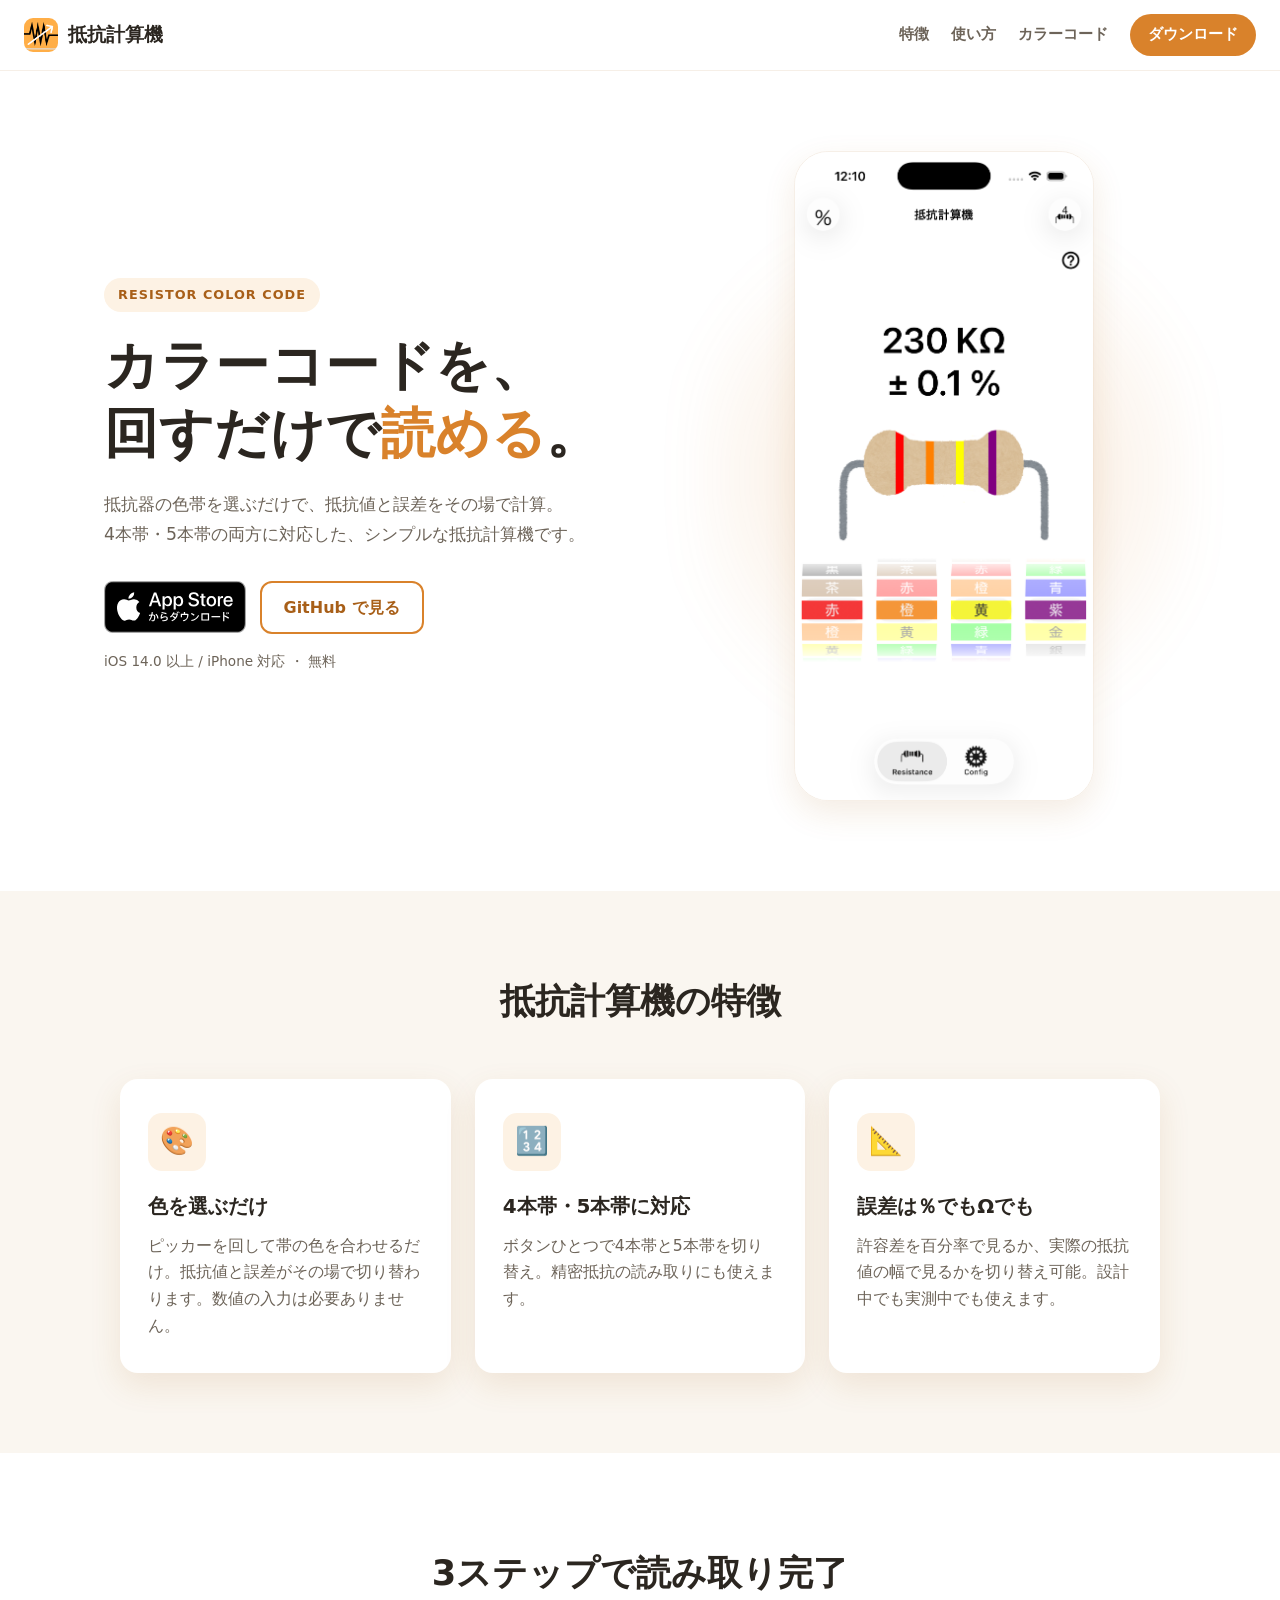
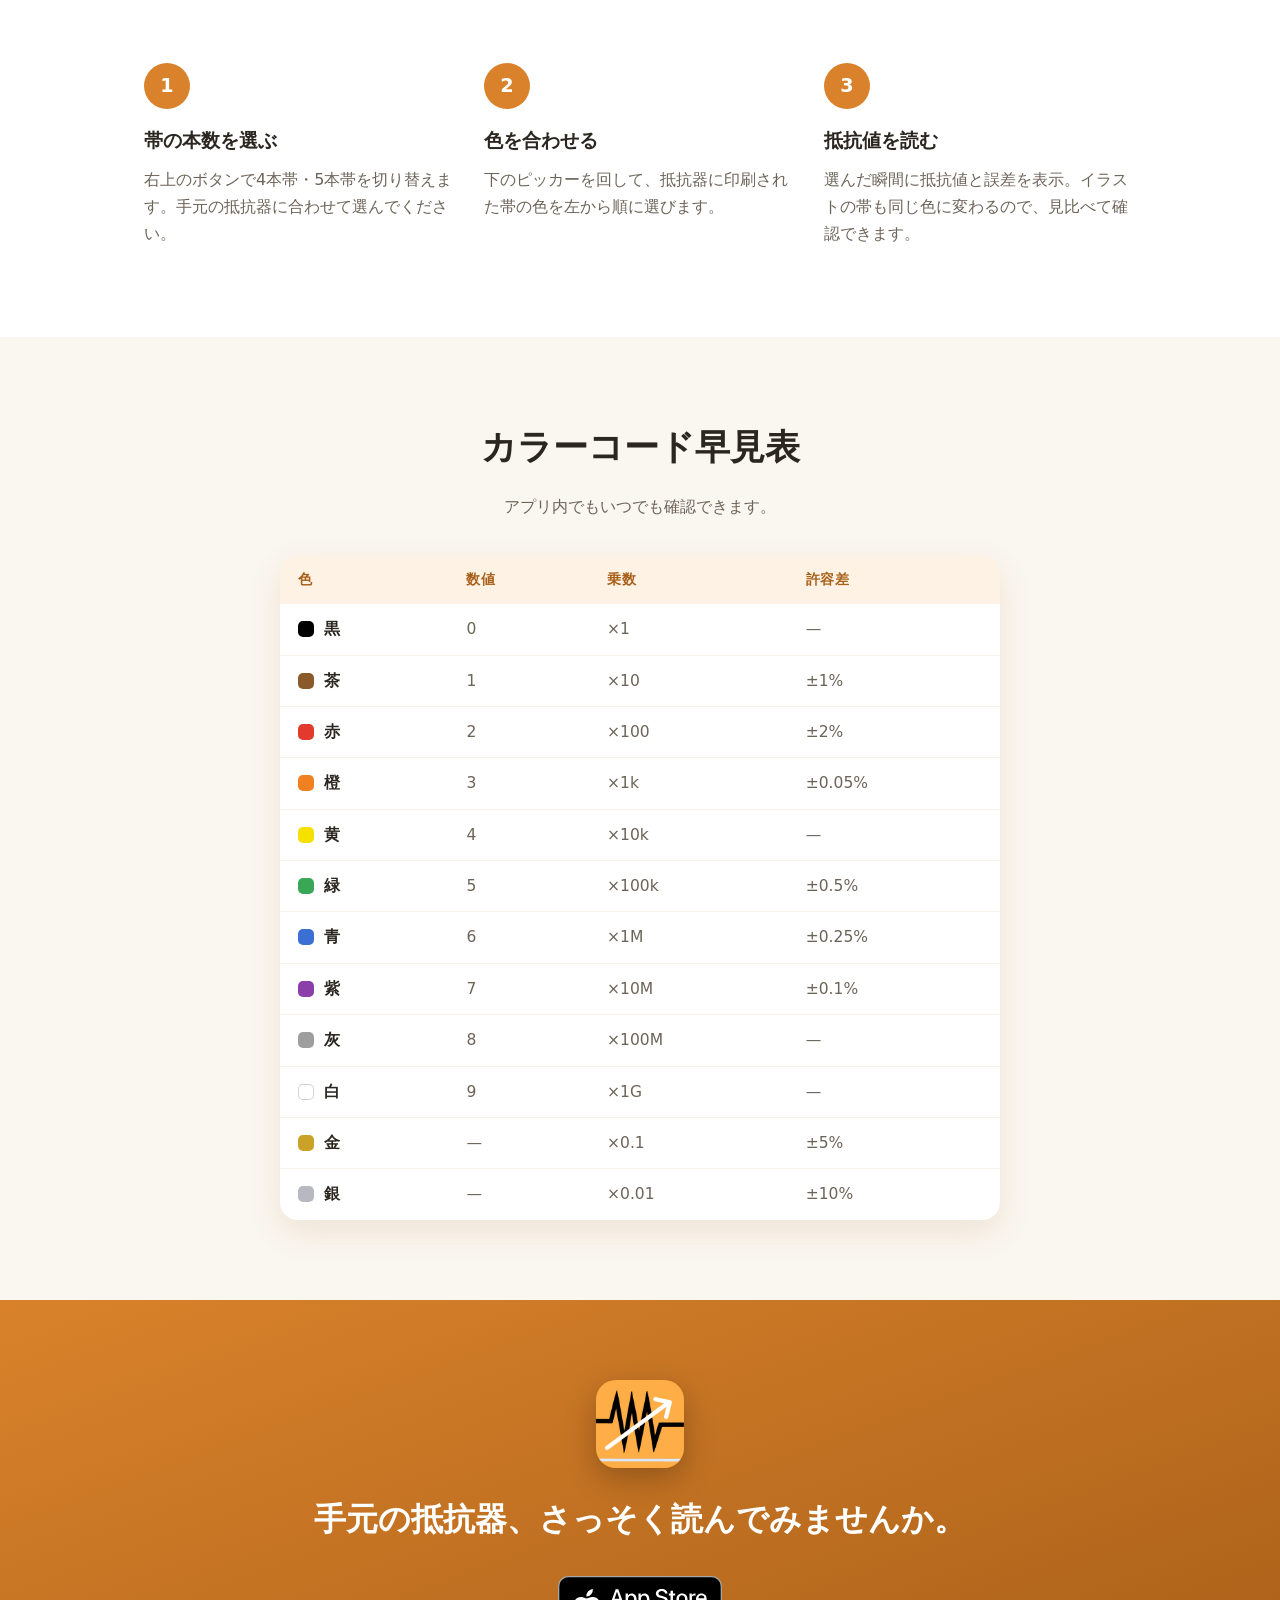
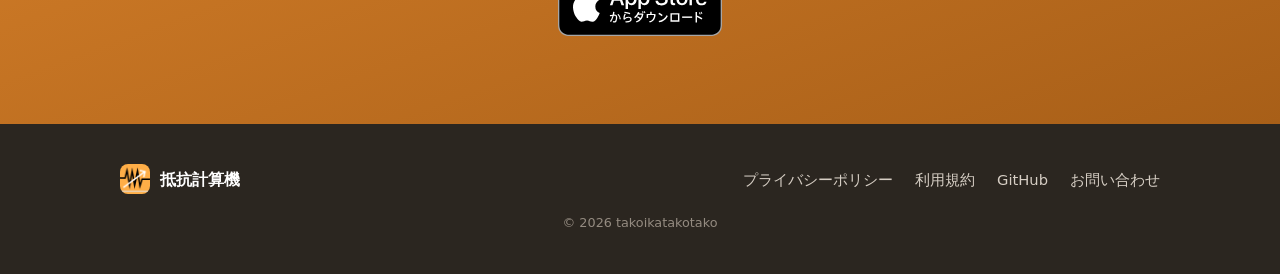
==== lp/index.html @ f92c7c30 "ランディングページとプライバシーポリシー・利用規約を追加 lp/ に静的な HTML を追加した。ビルド不要でブラウザから直接開ける。      index.html    トップページ     pr" ====
<!DOCTYPE html>
<html lang="ja">
<head>
  <meta charset="UTF-8" />
  <meta name="viewport" content="width=device-width, initial-scale=1.0" />
  <title>抵抗計算機 - カラーコードから抵抗値を読み取るiOSアプリ</title>
  <meta name="description" content="抵抗計算機は、抵抗器のカラーコードから抵抗値と誤差を計算するiOSアプリ。色帯を回して合わせるだけ、4本帯・5本帯の両方に対応。" />

  <!-- Open Graph / SNS -->
  <meta property="og:type" content="website" />
  <meta property="og:site_name" content="抵抗計算機" />
  <meta property="og:locale" content="ja_JP" />
  <meta property="og:title" content="抵抗計算機 - カラーコードから抵抗値を読み取るiOSアプリ" />
  <meta property="og:description" content="色帯を回して合わせるだけ。抵抗値と誤差がすぐ読める。4本帯・5本帯対応。" />
  <meta property="og:image" content="https://takoikatakotako.github.io/resistance-calculator-ios/assets/icon.png" />
  <meta property="og:image:width" content="1024" />
  <meta property="og:image:height" content="1024" />
  <meta property="og:image:alt" content="抵抗計算機 アイコン" />
  <meta property="og:url" content="https://takoikatakotako.github.io/resistance-calculator-ios/" />
  <meta name="twitter:card" content="summary" />
  <meta name="twitter:title" content="抵抗計算機 - カラーコードから抵抗値を読み取るiOSアプリ" />
  <meta name="twitter:description" content="色帯を回して合わせるだけ。抵抗値と誤差がすぐ読める。4本帯・5本帯対応。" />
  <meta name="twitter:image" content="https://takoikatakotako.github.io/resistance-calculator-ios/assets/icon.png" />

  <link rel="icon" href="assets/icon.png" />
  <link rel="stylesheet" href="styles.css" />
</head>
<body>
  <!-- Header -->
  <header class="site-header">
    <a class="brand" href="#top">
      <img src="assets/icon.png" alt="抵抗計算機 アイコン" />
      <span>抵抗計算機</span>
    </a>
    <nav class="site-nav">
      <a href="#features">特徴</a>
      <a href="#how">使い方</a>
      <a href="#colorcode">カラーコード</a>
      <a class="nav-cta" href="#download">ダウンロード</a>
    </nav>
  </header>

  <main id="top">
    <!-- Hero -->
    <section class="hero">
      <div class="hero-copy">
        <p class="eyebrow">RESISTOR COLOR CODE</p>
        <h1>カラーコードを、<br />回すだけで<span class="accent">読める</span>。</h1>
        <p class="lead">
          抵抗器の色帯を選ぶだけで、抵抗値と誤差をその場で計算。<br />
          4本帯・5本帯の両方に対応した、シンプルな抵抗計算機です。
        </p>
        <div class="cta-row" id="download">
          <a class="appstore-badge" href="https://apps.apple.com/jp/app/id1034171119" aria-label="App Store でダウンロード">
            <img src="assets/app-store-badge.svg" alt="App Store からダウンロード" />
          </a>
          <a class="ghost-btn" href="https://github.com/takoikatakotako/resistance-calculator-ios" target="_blank" rel="noopener">
            GitHub で見る
          </a>
        </div>
        <p class="requirement">iOS 14.0 以上 / iPhone 対応 ・ 無料</p>
      </div>
      <div class="hero-visual">
        <div class="phone-glow"></div>
        <img src="assets/screenshot.png" alt="抵抗計算機の画面。カラーコードから230KΩと表示されている" />
      </div>
    </section>

    <!-- Features -->
    <section id="features" class="features">
      <h2 class="section-title">抵抗計算機の特徴</h2>
      <div class="feature-grid">
        <article class="feature-card">
          <div class="feature-icon">🎨</div>
          <h3>色を選ぶだけ</h3>
          <p>ピッカーを回して帯の色を合わせるだけ。抵抗値と誤差がその場で切り替わります。数値の入力は必要ありません。</p>
        </article>
        <article class="feature-card">
          <div class="feature-icon">🔢</div>
          <h3>4本帯・5本帯に対応</h3>
          <p>ボタンひとつで4本帯と5本帯を切り替え。精密抵抗の読み取りにも使えます。</p>
        </article>
        <article class="feature-card">
          <div class="feature-icon">📐</div>
          <h3>誤差は％でもΩでも</h3>
          <p>許容差を百分率で見るか、実際の抵抗値の幅で見るかを切り替え可能。設計中でも実測中でも使えます。</p>
        </article>
      </div>
    </section>

    <!-- How it works -->
    <section id="how" class="how">
      <h2 class="section-title">3ステップで読み取り完了</h2>
      <ol class="steps">
        <li>
          <span class="step-num">1</span>
          <h3>帯の本数を選ぶ</h3>
          <p>右上のボタンで4本帯・5本帯を切り替えます。手元の抵抗器に合わせて選んでください。</p>
        </li>
        <li>
          <span class="step-num">2</span>
          <h3>色を合わせる</h3>
          <p>下のピッカーを回して、抵抗器に印刷された帯の色を左から順に選びます。</p>
        </li>
        <li>
          <span class="step-num">3</span>
          <h3>抵抗値を読む</h3>
          <p>選んだ瞬間に抵抗値と誤差を表示。イラストの帯も同じ色に変わるので、見比べて確認できます。</p>
        </li>
      </ol>
    </section>

    <!-- Color code -->
    <section id="colorcode" class="colorcode">
      <h2 class="section-title">カラーコード早見表</h2>
      <p class="colorcode-lead">アプリ内でもいつでも確認できます。</p>
      <div class="table-wrap">
        <table class="code-table">
          <thead>
            <tr><th>色</th><th>数値</th><th>乗数</th><th>許容差</th></tr>
          </thead>
          <tbody>
            <tr><td><span class="chip" style="background:#000"></span>黒</td><td>0</td><td>×1</td><td>—</td></tr>
            <tr><td><span class="chip" style="background:#8b5a2b"></span>茶</td><td>1</td><td>×10</td><td>±1%</td></tr>
            <tr><td><span class="chip" style="background:#e23b2e"></span>赤</td><td>2</td><td>×100</td><td>±2%</td></tr>
            <tr><td><span class="chip" style="background:#f08020"></span>橙</td><td>3</td><td>×1k</td><td>±0.05%</td></tr>
            <tr><td><span class="chip" style="background:#f5e000"></span>黄</td><td>4</td><td>×10k</td><td>—</td></tr>
            <tr><td><span class="chip" style="background:#3aa757"></span>緑</td><td>5</td><td>×100k</td><td>±0.5%</td></tr>
            <tr><td><span class="chip" style="background:#3b6fd4"></span>青</td><td>6</td><td>×1M</td><td>±0.25%</td></tr>
            <tr><td><span class="chip" style="background:#8b3fa8"></span>紫</td><td>7</td><td>×10M</td><td>±0.1%</td></tr>
            <tr><td><span class="chip" style="background:#9e9e9e"></span>灰</td><td>8</td><td>×100M</td><td>—</td></tr>
            <tr><td><span class="chip chip-bordered" style="background:#fff"></span>白</td><td>9</td><td>×1G</td><td>—</td></tr>
            <tr><td><span class="chip" style="background:#c9a227"></span>金</td><td>—</td><td>×0.1</td><td>±5%</td></tr>
            <tr><td><span class="chip" style="background:#b8b8c0"></span>銀</td><td>—</td><td>×0.01</td><td>±10%</td></tr>
          </tbody>
        </table>
      </div>
    </section>

    <!-- Final CTA -->
    <section class="final-cta">
      <img class="final-icon" src="assets/icon.png" alt="抵抗計算機 アイコン" />
      <h2>手元の抵抗器、さっそく読んでみませんか。</h2>
      <a class="appstore-badge large" href="https://apps.apple.com/jp/app/id1034171119" aria-label="App Store でダウンロード">
        <img src="assets/app-store-badge.svg" alt="App Store からダウンロード" />
      </a>
    </section>
  </main>

  <footer class="site-footer">
    <div class="footer-inner">
      <div class="footer-brand">
        <img src="assets/icon.png" alt="抵抗計算機 アイコン" />
        <span>抵抗計算機</span>
      </div>
      <nav class="footer-links">
        <a href="privacy.html">プライバシーポリシー</a>
        <a href="terms.html">利用規約</a>
        <a href="https://github.com/takoikatakotako/resistance-calculator-ios" target="_blank" rel="noopener">GitHub</a>
        <a href="https://docs.google.com/forms/d/1UjPjJy1MdEe6vkNVF0V7gncF78vQFjDiCWMl8Q1PW7I" target="_blank" rel="noopener">お問い合わせ</a>
      </nav>
    </div>
    <p class="copyright">© 2026 takoikatakotako</p>
  </footer>
</body>
</html>
---- lp/styles.css ----
:root {
  --main: #d9822b;
  --main-dark: #a85f18;
  --main-light: #fdf2e4;
  --accent: #d13b3b;
  --ink: #2b2620;
  --muted: #6d6459;
  --bg: #ffffff;
  --bg-soft: #faf6f0;
  --radius: 18px;
  --shadow: 0 12px 32px rgba(168, 95, 24, 0.12);
}

* { box-sizing: border-box; margin: 0; padding: 0; }

html { scroll-behavior: smooth; }

body {
  font-family: "Hiragino Sans", "Hiragino Kaku Gothic ProN", "Noto Sans JP", system-ui, sans-serif;
  color: var(--ink);
  background: var(--bg);
  line-height: 1.7;
  -webkit-font-smoothing: antialiased;
}

img { max-width: 100%; display: block; }

a { color: inherit; text-decoration: none; }

/* ---------- Header ---------- */
.site-header {
  position: sticky;
  top: 0;
  z-index: 10;
  display: flex;
  align-items: center;
  justify-content: space-between;
  padding: 14px 24px;
  background: rgba(255, 255, 255, 0.85);
  backdrop-filter: blur(10px);
  border-bottom: 1px solid rgba(168, 95, 24, 0.1);
}

.brand {
  display: flex;
  align-items: center;
  gap: 10px;
  font-weight: 800;
  font-size: 1.2rem;
}

.brand img { width: 34px; height: 34px; border-radius: 9px; }

.site-nav { display: flex; align-items: center; gap: 22px; }

.site-nav a { color: var(--muted); font-weight: 600; font-size: 0.95rem; transition: color 0.2s; }

.site-nav a:hover { color: var(--main); }

.nav-cta {
  background: var(--main);
  color: #fff !important;
  padding: 8px 18px;
  border-radius: 999px;
}

.nav-cta:hover { background: var(--main-dark); }

/* ---------- Hero ---------- */
.hero {
  display: grid;
  grid-template-columns: 1.1fr 0.9fr;
  align-items: center;
  gap: 40px;
  max-width: 1120px;
  margin: 0 auto;
  padding: 80px 24px 90px;
}

.eyebrow {
  display: inline-block;
  color: var(--main-dark);
  background: var(--main-light);
  font-weight: 700;
  font-size: 0.8rem;
  letter-spacing: 0.08em;
  padding: 6px 14px;
  border-radius: 999px;
  margin-bottom: 20px;
}

.hero-copy h1 {
  font-size: clamp(2.2rem, 5vw, 3.4rem);
  line-height: 1.25;
  font-weight: 900;
  letter-spacing: 0.01em;
}

.accent { color: var(--main); }

.lead {
  margin: 22px 0 32px;
  font-size: 1.08rem;
  color: var(--muted);
}

.cta-row { display: flex; flex-wrap: wrap; gap: 14px; align-items: center; }

.requirement { margin-top: 16px; font-size: 0.85rem; color: var(--muted); }

/* App Store badge (Apple 公式バッジ) */
.appstore-badge {
  display: inline-block;
  transition: transform 0.15s;
}

.appstore-badge img { height: 52px; width: auto; }

.appstore-badge:hover { transform: translateY(-2px); }

.appstore-badge.large img { height: 60px; }

.ghost-btn {
  border: 2px solid var(--main);
  color: var(--main-dark);
  font-weight: 700;
  padding: 11px 22px;
  border-radius: 12px;
  transition: background 0.2s, color 0.2s;
}

.ghost-btn:hover { background: var(--main); color: #fff; }

/* Hero visual */
.hero-visual { position: relative; display: flex; justify-content: center; }

.hero-visual img {
  position: relative;
  width: 100%;
  max-width: 300px;
  border-radius: 34px;
  box-shadow: var(--shadow);
  border: 1px solid rgba(168, 95, 24, 0.1);
}

.phone-glow {
  position: absolute;
  inset: -20px;
  background: radial-gradient(circle at center, rgba(217, 130, 43, 0.22), transparent 65%);
  filter: blur(20px);
  z-index: 0;
}

/* ---------- Sections ---------- */
.section-title {
  text-align: center;
  font-size: clamp(1.6rem, 4vw, 2.2rem);
  font-weight: 800;
  margin-bottom: 48px;
}

.features { background: var(--bg-soft); padding: 80px 24px; }

.feature-grid {
  display: grid;
  grid-template-columns: repeat(3, 1fr);
  gap: 24px;
  max-width: 1040px;
  margin: 0 auto;
}

.feature-card {
  background: #fff;
  border-radius: var(--radius);
  padding: 34px 28px;
  box-shadow: var(--shadow);
  transition: transform 0.2s;
}

.feature-card:hover { transform: translateY(-4px); }

.feature-icon {
  width: 58px; height: 58px;
  display: grid; place-items: center;
  font-size: 1.7rem;
  background: var(--main-light);
  border-radius: 14px;
  margin-bottom: 18px;
}

.feature-card h3 { font-size: 1.25rem; margin-bottom: 10px; }

.feature-card p { color: var(--muted); font-size: 0.98rem; }

/* How it works */
.how { padding: 90px 24px; max-width: 1040px; margin: 0 auto; }

.steps {
  list-style: none;
  display: grid;
  grid-template-columns: repeat(3, 1fr);
  gap: 28px;
}

.steps li { position: relative; padding-top: 12px; }

.step-num {
  display: grid; place-items: center;
  width: 46px; height: 46px;
  background: var(--main);
  color: #fff;
  font-weight: 800;
  font-size: 1.2rem;
  border-radius: 50%;
  margin-bottom: 16px;
}

.steps h3 { font-size: 1.2rem; margin-bottom: 8px; }

.steps p { color: var(--muted); }

/* ---------- Color code table ---------- */
.colorcode { background: var(--bg-soft); padding: 80px 24px; }

.colorcode-lead {
  text-align: center;
  color: var(--muted);
  margin-top: -32px;
  margin-bottom: 36px;
}

.table-wrap {
  max-width: 720px;
  margin: 0 auto;
  overflow-x: auto;
  background: #fff;
  border-radius: var(--radius);
  box-shadow: var(--shadow);
}

.code-table {
  width: 100%;
  border-collapse: collapse;
  font-size: 0.97rem;
}

.code-table th,
.code-table td {
  padding: 12px 18px;
  text-align: left;
  white-space: nowrap;
}

.code-table thead th {
  background: var(--main-light);
  color: var(--main-dark);
  font-weight: 700;
  font-size: 0.88rem;
  letter-spacing: 0.04em;
}

.code-table tbody tr + tr { border-top: 1px solid rgba(168, 95, 24, 0.08); }

.code-table tbody td:first-child { font-weight: 700; }

.code-table tbody td:not(:first-child) { color: var(--muted); }

.chip {
  display: inline-block;
  width: 16px; height: 16px;
  border-radius: 5px;
  margin-right: 10px;
  vertical-align: -3px;
}

.chip-bordered { border: 1px solid rgba(0, 0, 0, 0.18); }

/* Final CTA */
.final-cta {
  text-align: center;
  background: linear-gradient(160deg, var(--main) 0%, var(--main-dark) 100%);
  color: #fff;
  padding: 80px 24px;
}

.final-icon {
  width: 88px; height: 88px;
  border-radius: 20px;
  margin: 0 auto 24px;
  box-shadow: 0 10px 30px rgba(0,0,0,0.25);
}

.final-cta h2 { font-size: clamp(1.5rem, 4vw, 2rem); margin-bottom: 30px; }

/* ---------- Footer ---------- */
.site-footer { background: var(--ink); color: #d6cec4; padding: 40px 24px; }

.footer-inner {
  display: flex;
  flex-wrap: wrap;
  align-items: center;
  justify-content: space-between;
  gap: 16px;
  max-width: 1040px;
  margin: 0 auto 18px;
}

.footer-brand { display: flex; align-items: center; gap: 10px; font-weight: 800; color: #fff; }

.footer-brand img { width: 30px; height: 30px; border-radius: 8px; }

.footer-links { display: flex; gap: 22px; }

.footer-links a { color: #d6cec4; font-size: 0.92rem; transition: color 0.2s; }

.footer-links a:hover { color: #fff; }

.copyright { text-align: center; font-size: 0.8rem; color: #948b80; }

/* ---------- Responsive ---------- */
@media (max-width: 860px) {
  .hero { grid-template-columns: 1fr; text-align: center; padding-top: 50px; }
  .hero-copy .cta-row { justify-content: center; }
  .hero-visual { order: -1; }
  .hero-visual img { max-width: 240px; }
  .feature-grid, .steps { grid-template-columns: 1fr; }
  .step-num { margin-left: auto; margin-right: auto; }
}

@media (max-width: 560px) {
  .site-nav { gap: 14px; }
  .site-nav a:not(.nav-cta) { display: none; }
}

/* ---------- Legal pages (privacy / terms) ---------- */
.legal {
  max-width: 820px;
  margin: 0 auto;
  padding: 56px 24px 72px;
}

.legal h1 {
  font-size: clamp(1.8rem, 4vw, 2.4rem);
  font-weight: 900;
  margin-bottom: 10px;
}

.legal .legal-updated {
  color: var(--muted);
  font-size: 0.9rem;
  margin-bottom: 32px;
}

.legal h2 {
  font-size: 1.3rem;
  font-weight: 800;
  margin: 40px 0 14px;
  padding-bottom: 8px;
  border-bottom: 2px solid var(--main-light);
}

.legal h3 {
  font-size: 1.08rem;
  font-weight: 700;
  margin: 24px 0 10px;
}

.legal p { margin-bottom: 16px; color: var(--ink); }

.legal ul,
.legal ol { margin: 0 0 16px 1.4em; }

.legal li { margin-bottom: 8px; }

.legal ul ul,
.legal ol ol { margin-top: 8px; margin-bottom: 0; }

.legal a { color: var(--main-dark); text-decoration: underline; word-break: break-word; }

.legal a:hover { color: var(--main); }

.legal hr {
  border: none;
  border-top: 1px solid rgba(168, 95, 24, 0.18);
  margin: 40px 0;
}
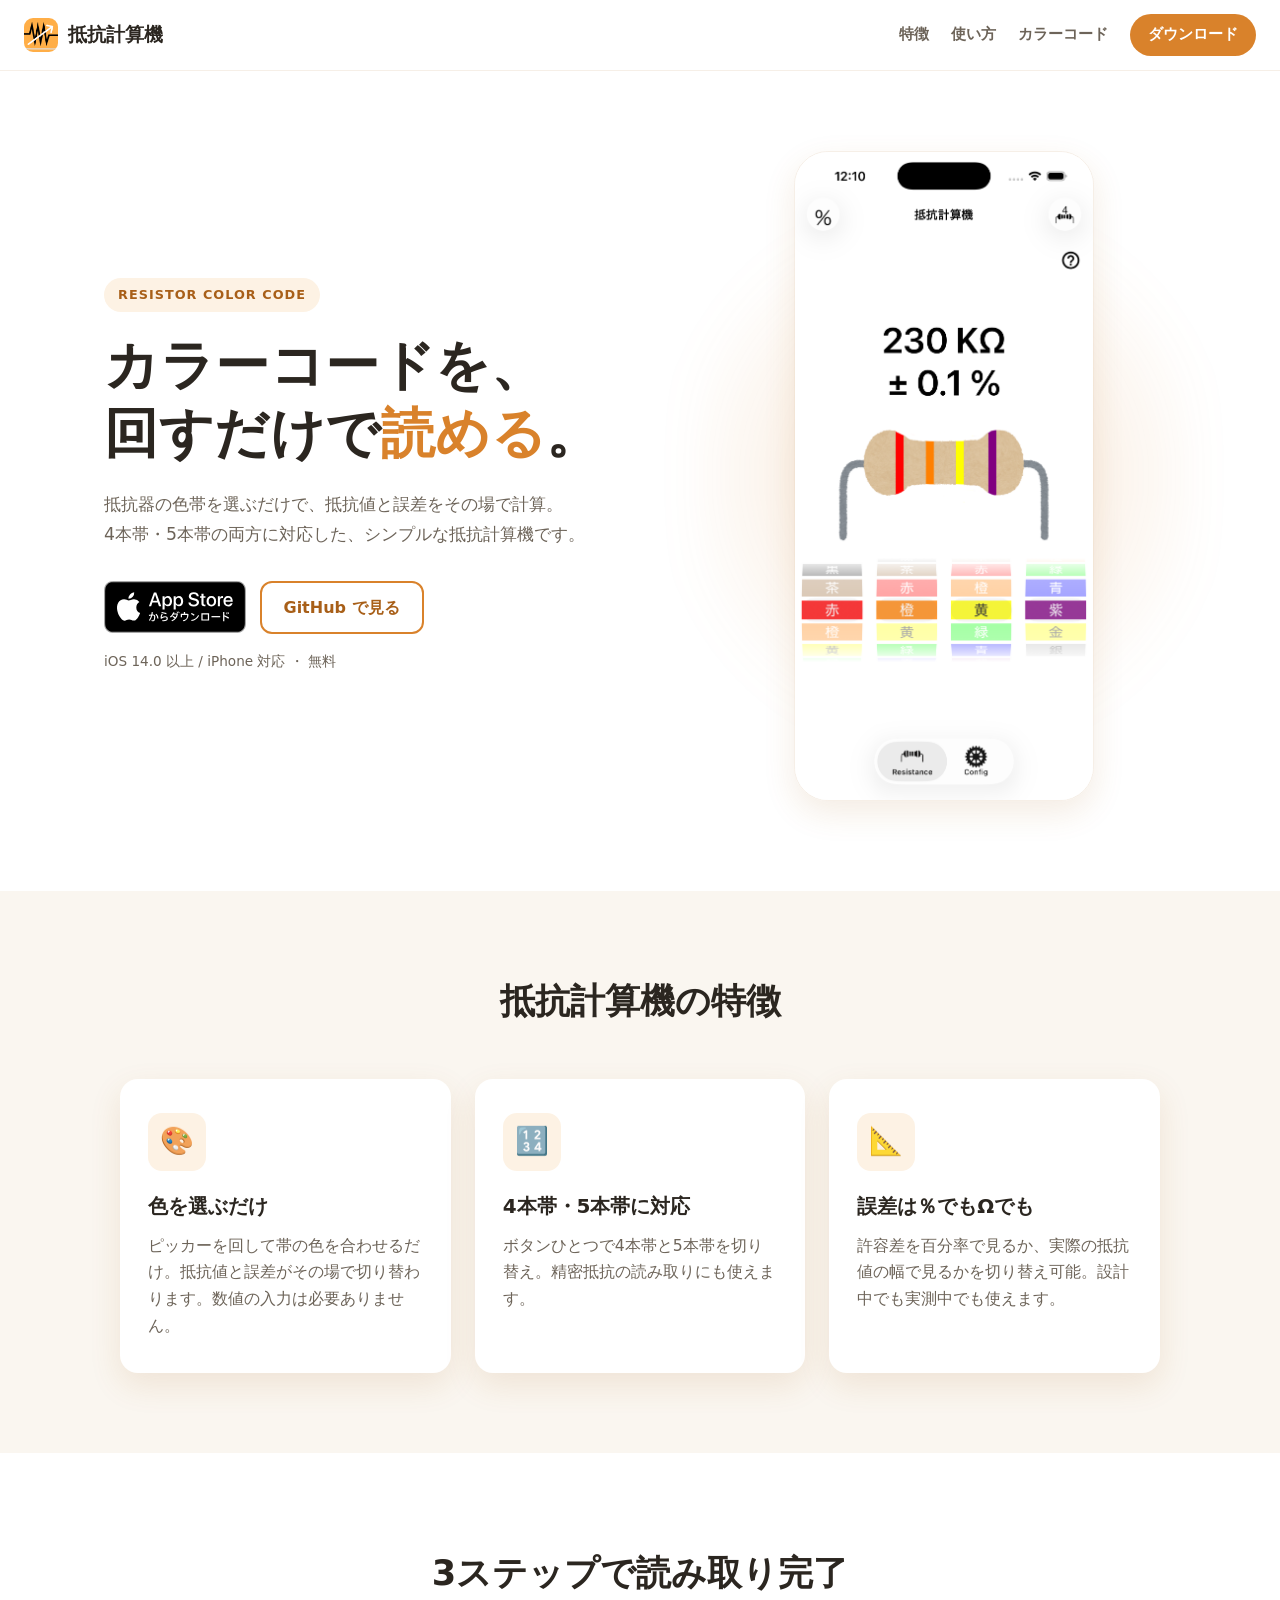
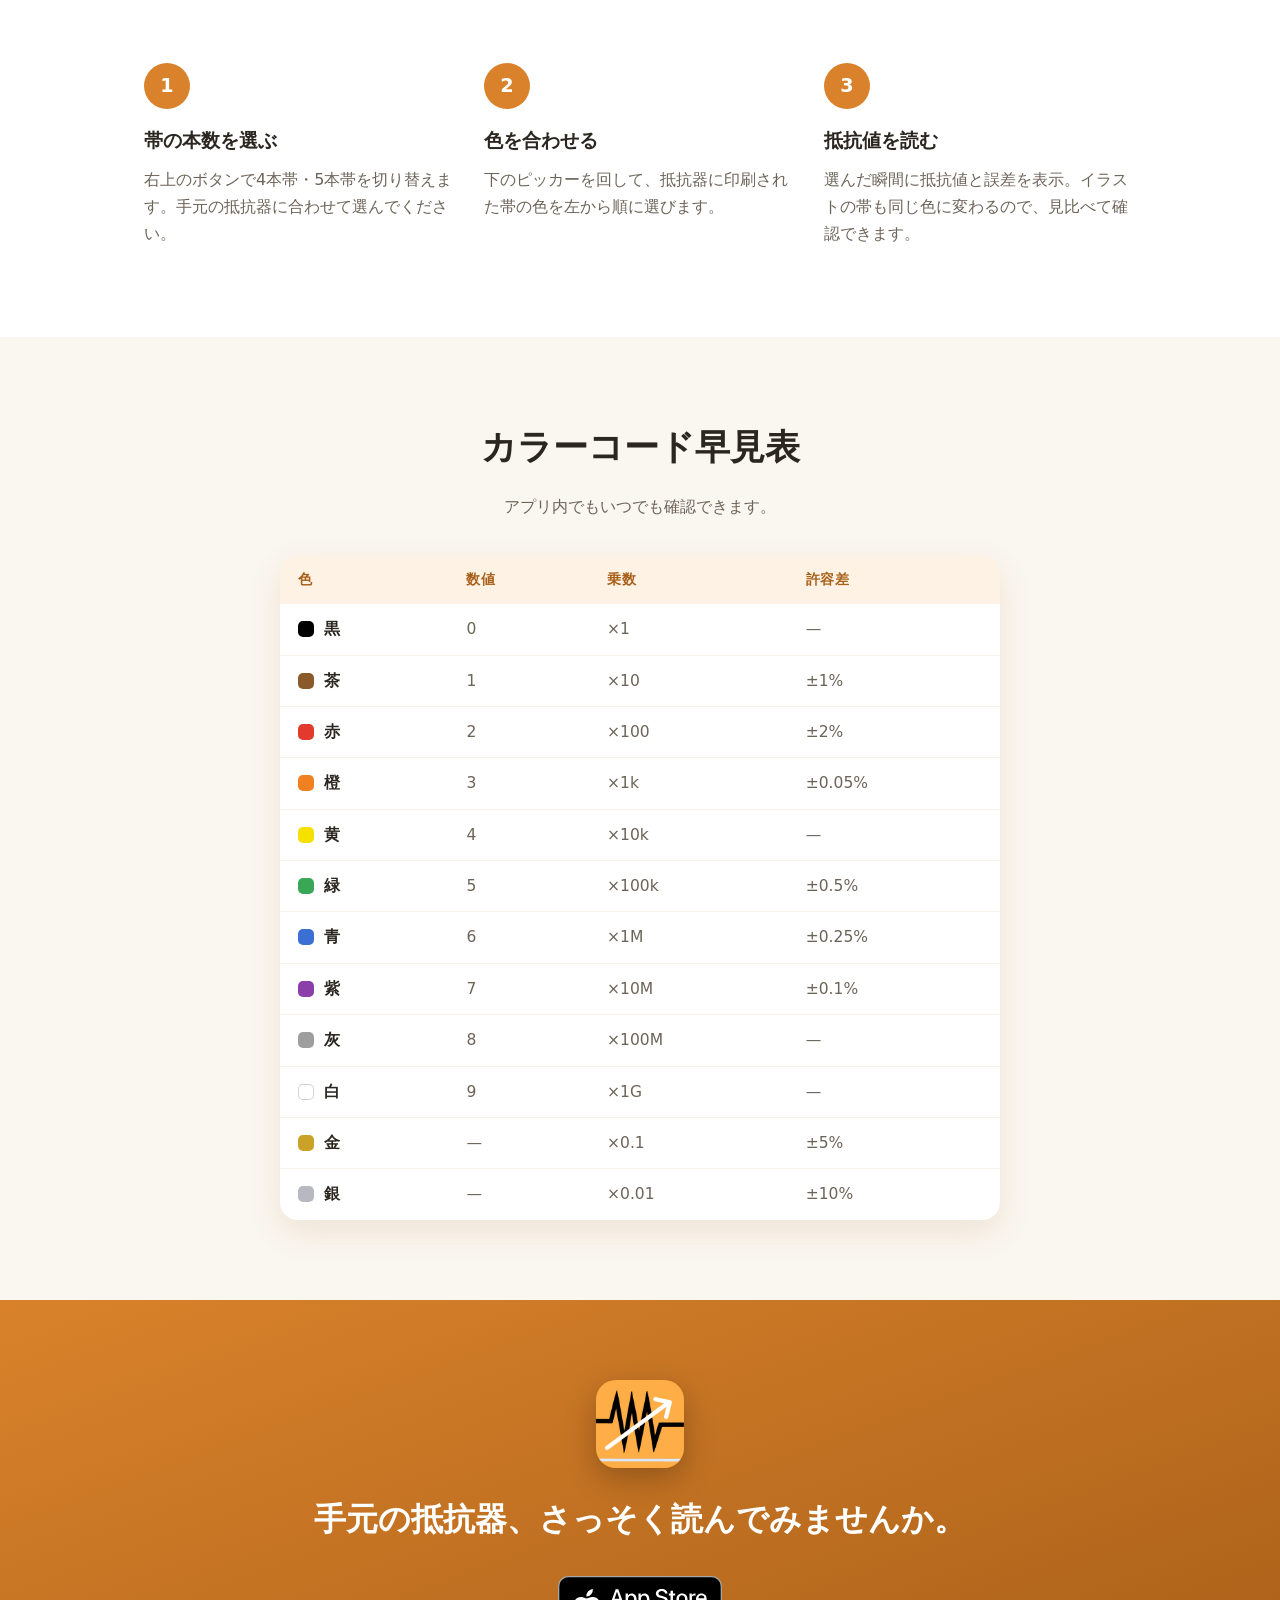
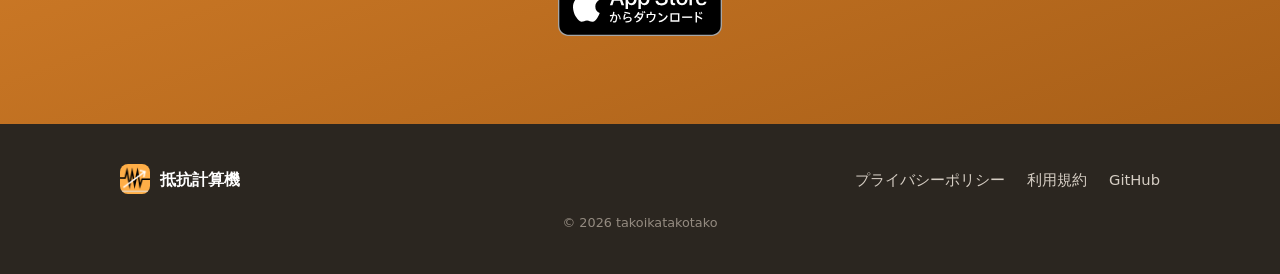
==== commit 331cb510: "LP トップページからお問い合わせリンクを削除 フッターの Google フォームへのリンクを外した。  プライバシーポリシーと利用規約に記載しているお問い合わせ先は 残している。問い合わせ窓口の明示" ====
--- a/lp/index.html
+++ b/lp/index.html
@@ -12,15 +12,15 @@
   <meta property="og:locale" content="ja_JP" />
   <meta property="og:title" content="抵抗計算機 - カラーコードから抵抗値を読み取るiOSアプリ" />
   <meta property="og:description" content="色帯を回して合わせるだけ。抵抗値と誤差がすぐ読める。4本帯・5本帯対応。" />
-  <meta property="og:image" content="https://takoikatakotako.github.io/resistance-calculator-ios/assets/icon.png" />
+  <meta property="og:image" content="https://takoikatakotako.github.io/resistance-calculator/assets/icon.png" />
   <meta property="og:image:width" content="1024" />
   <meta property="og:image:height" content="1024" />
   <meta property="og:image:alt" content="抵抗計算機 アイコン" />
-  <meta property="og:url" content="https://takoikatakotako.github.io/resistance-calculator-ios/" />
+  <meta property="og:url" content="https://takoikatakotako.github.io/resistance-calculator/" />
   <meta name="twitter:card" content="summary" />
   <meta name="twitter:title" content="抵抗計算機 - カラーコードから抵抗値を読み取るiOSアプリ" />
   <meta name="twitter:description" content="色帯を回して合わせるだけ。抵抗値と誤差がすぐ読める。4本帯・5本帯対応。" />
-  <meta name="twitter:image" content="https://takoikatakotako.github.io/resistance-calculator-ios/assets/icon.png" />
+  <meta name="twitter:image" content="https://takoikatakotako.github.io/resistance-calculator/assets/icon.png" />
 
   <link rel="icon" href="assets/icon.png" />
   <link rel="stylesheet" href="styles.css" />
@@ -54,7 +54,7 @@
           <a class="appstore-badge" href="https://apps.apple.com/jp/app/id1034171119" aria-label="App Store でダウンロード">
             <img src="assets/app-store-badge.svg" alt="App Store からダウンロード" />
           </a>
-          <a class="ghost-btn" href="https://github.com/takoikatakotako/resistance-calculator-ios" target="_blank" rel="noopener">
+          <a class="ghost-btn" href="https://github.com/takoikatakotako/resistance-calculator" target="_blank" rel="noopener">
             GitHub で見る
           </a>
         </div>
@@ -156,8 +156,7 @@
       <nav class="footer-links">
         <a href="privacy.html">プライバシーポリシー</a>
         <a href="terms.html">利用規約</a>
-        <a href="https://github.com/takoikatakotako/resistance-calculator-ios" target="_blank" rel="noopener">GitHub</a>
-        <a href="https://docs.google.com/forms/d/1UjPjJy1MdEe6vkNVF0V7gncF78vQFjDiCWMl8Q1PW7I" target="_blank" rel="noopener">お問い合わせ</a>
+        <a href="https://github.com/takoikatakotako/resistance-calculator" target="_blank" rel="noopener">GitHub</a>
       </nav>
     </div>
     <p class="copyright">© 2026 takoikatakotako</p>
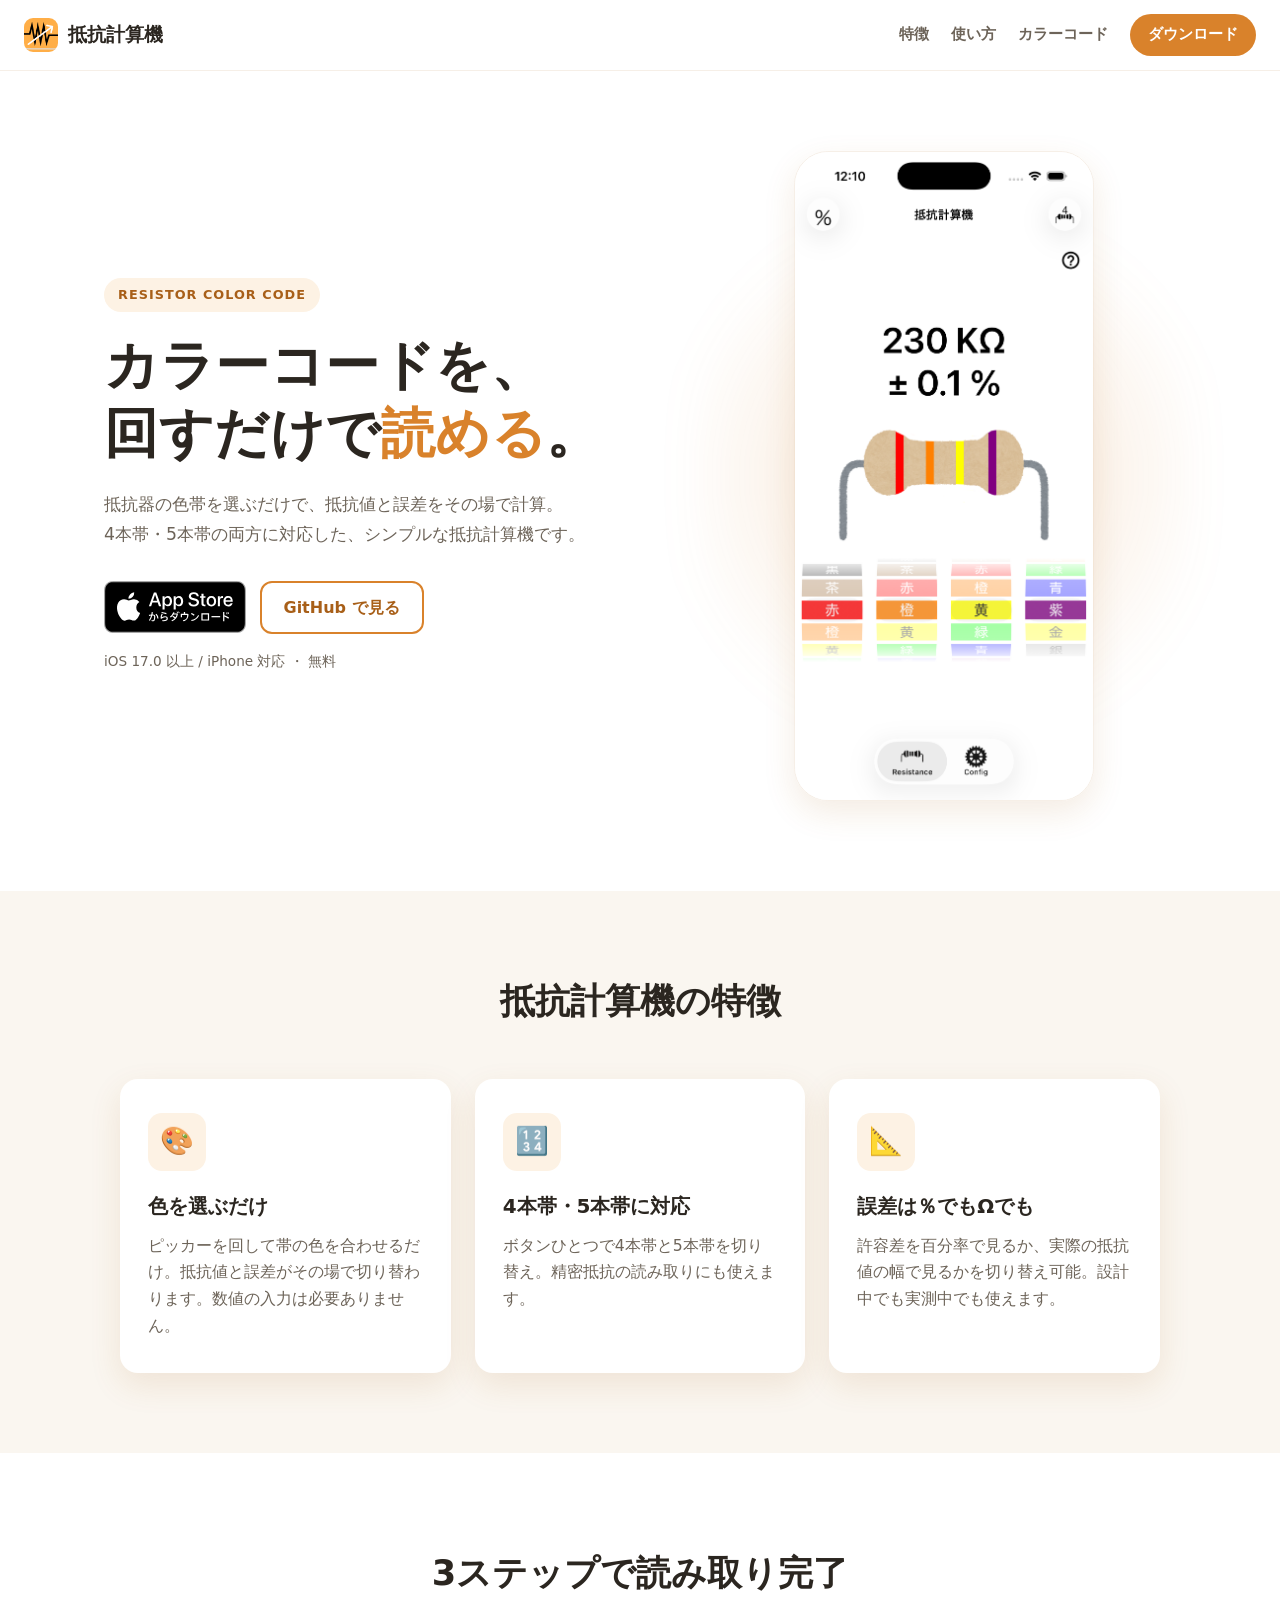
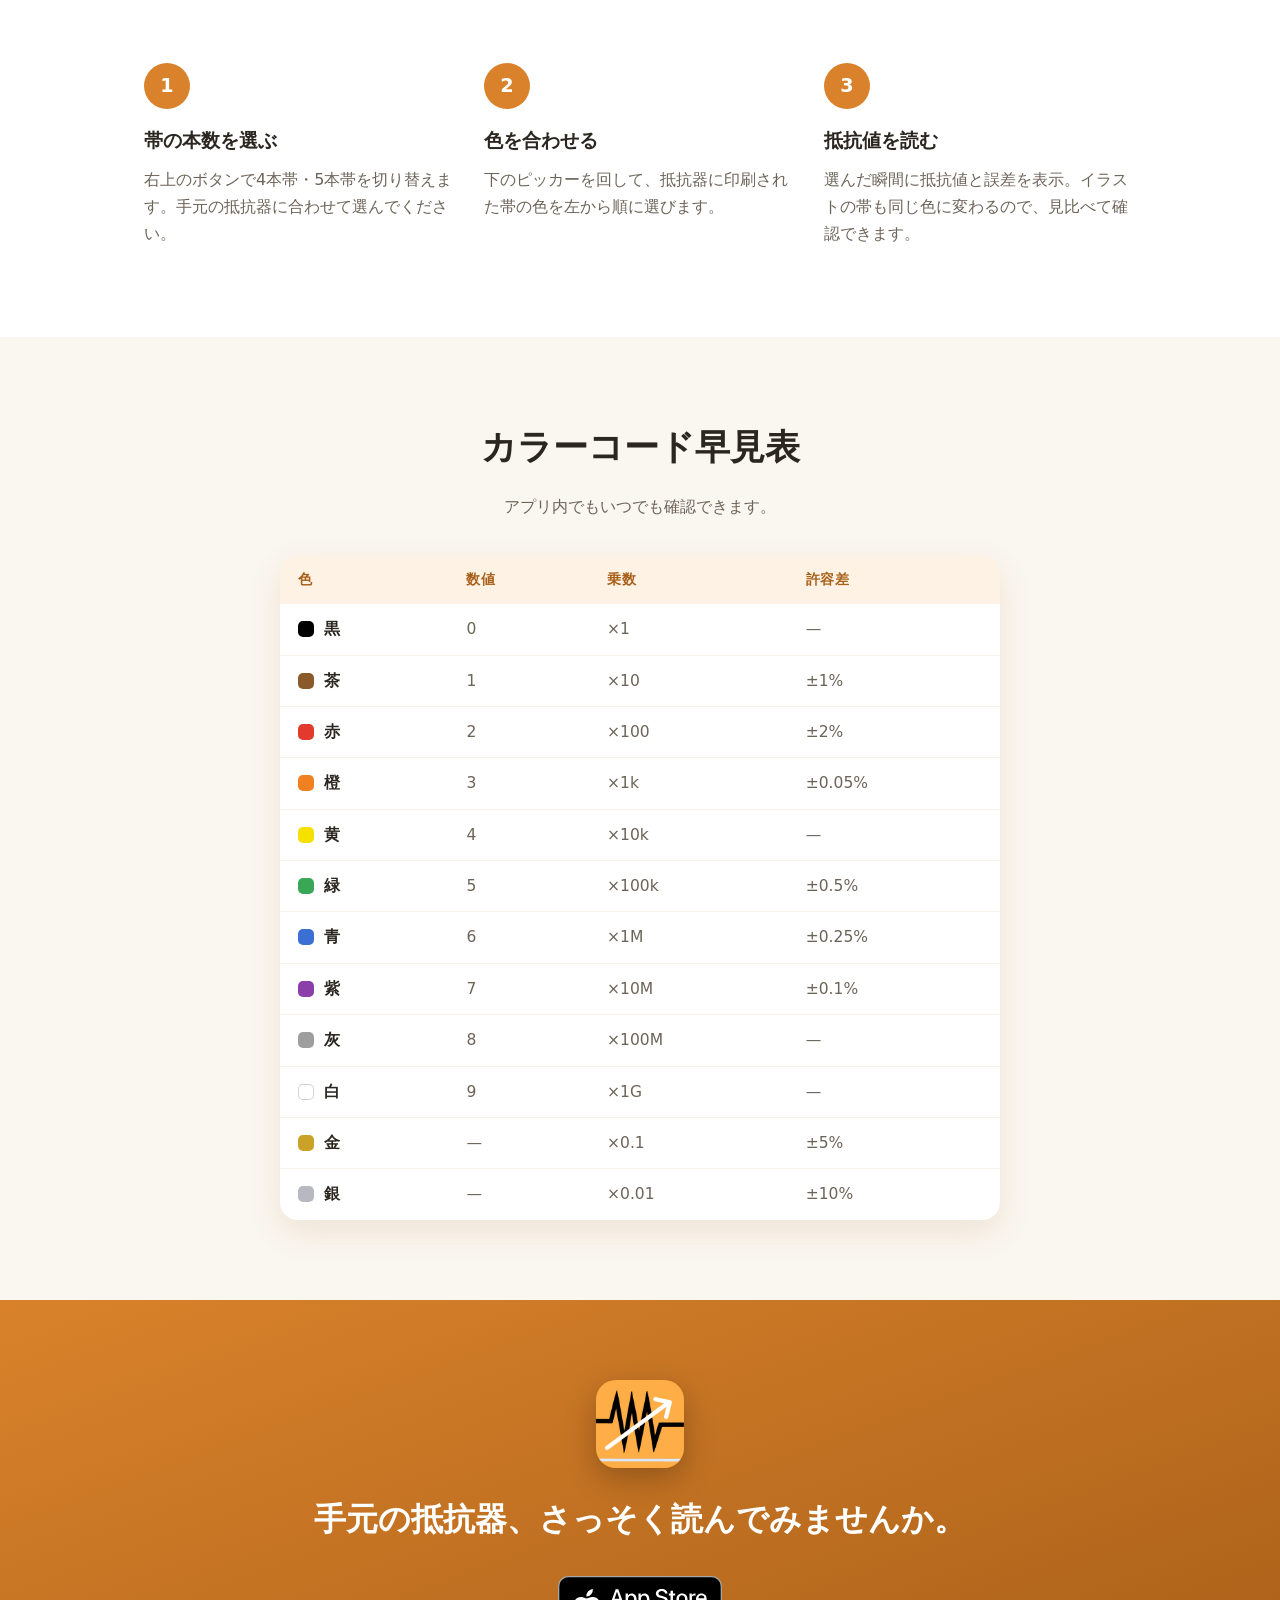
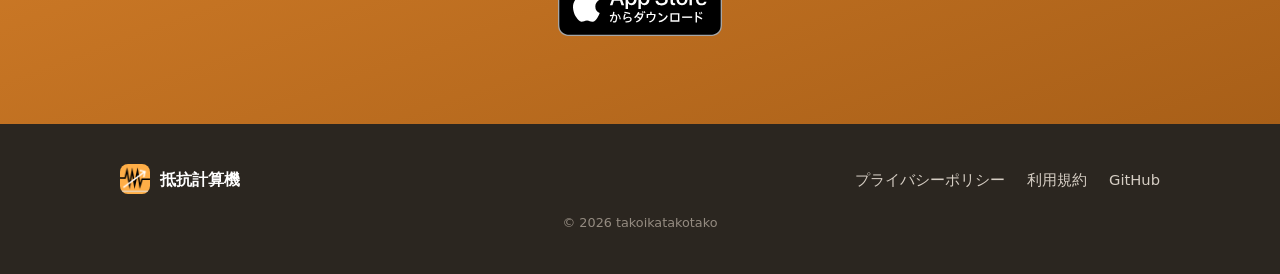
==== commit d632a66c: "LP の動作要件を iOS 17.0 以上に更新 4.0.0 で Deployment Target を 17.0 に引き上げたため、 LP の表記もそれに合わせる。  なお本コミット時点で App " ====
--- a/lp/index.html
+++ b/lp/index.html
@@ -58,7 +58,7 @@
             GitHub で見る
           </a>
         </div>
-        <p class="requirement">iOS 14.0 以上 / iPhone 対応 ・ 無料</p>
+        <p class="requirement">iOS 17.0 以上 / iPhone 対応 ・ 無料</p>
       </div>
       <div class="hero-visual">
         <div class="phone-glow"></div>
